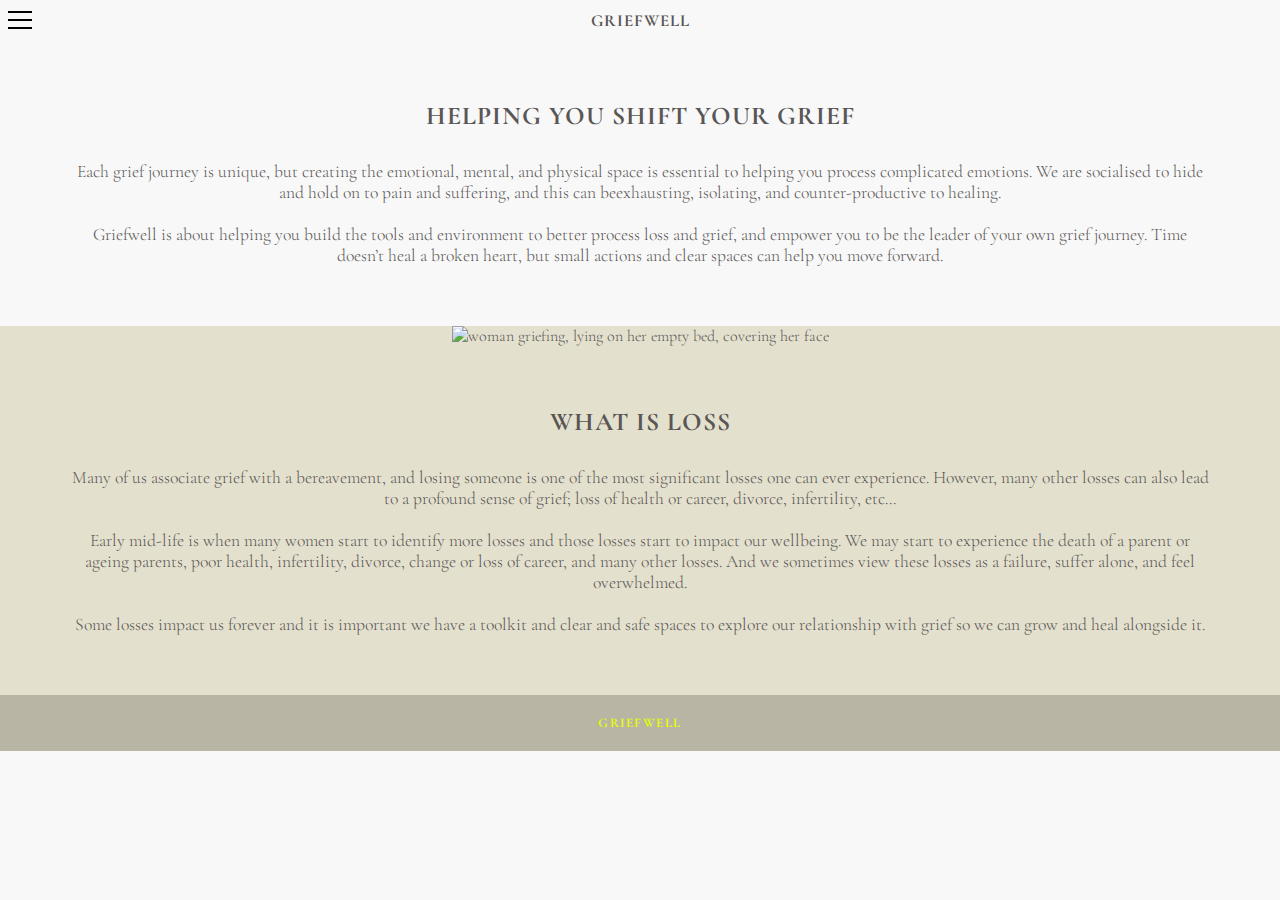
==== index.html @ 77a798c6 "removed padding from #home-pic-1" ====
<!DOCTYPE html>
<html lang="en">

<heaowd>
    <meta charset="UTF-8">
    <meta name="viewport" content="width=device-width, initial-scale=1.0">

    <!-- Meta tags for search engines -->
    <meta name="description" content="HELPING YOU SHIFT YOUR GRIEF. Each grief journey is unique, but creating the emotional, mental, and physical space is ​essential to helping you process complicated emotions.">
    <meta name="keywords" content="Griefwell, Griefwelllondon, grief, griefing, loss, Grief Recovery Specialist, Coach, Decluttering Coach, and Reiki Practitioner, London">

    <!-- Stylesheet -->
    <link rel="stylesheet" href="assets/css/style.css">

    <title>Griefwell London</title>
</head>
<body>

    <!-- Simulate a smartphone / tablet -->

    <!-- Semantic element: header -->
<header>
    <h2>Griefwell</h2>
    <input type="checkbox" class="toggler">
    <div class="hamburger">
        <div>
        </div>
    </div>
    <div class="menu">
        <div>
            <ul>
                <li><a href='index.html'>Home</a></li>
                <li><a href='about.html'>About</a></li>
                <li><a href='services.html'>Services</a></li>
                <li><a href='contact.html'>Contact</a></li>
            </ul>
        </div>
    </div>
</header>wo

<main>

    <!-- Home page - Section 1 -->

        <section class="home-bgcolor-1">
            <article id="home-pic-1">
                <img src="assets/images/page1-home/page1-home-section1/page1-home-section1-img1.png" 
                alt="Woman in an open field looking into the distance" width="100%">
            </article>
            
            <article id="home-article-1">
                <h3 id="home-h3-1">Helping you shift your grief</h3> 
                <p>
                    Each grief journey is unique, but creating the emotional, mental, and physical space is ​essential to helping 
                    you process complicated emotions. We are socialised to hide and hold on to pain and suffering, and this can be
                    ​exhausting, isolating, and counter-productive to healing. <br>
                    <br>
                    Griefwell is about ​helping you build the tools and 
                    environment to better process loss and grief, ​and empower you to be the leader of your own grief journey.
                    Time doesn’t heal a broken heart, but small actions and clear spaces can help ​you move forward.
                </p>
            </article>
        </section>
    
    <!-- Home page - Section 2 -->

        <section class="home-bgcolor-2">
            <article id="home-pic-2">
                <img src="assets/images/page1-home/page1-home-section2/page1-home-section2-img1.png"
                alt="woman griefing, lying on her empty bed, covering her face" width="100%">
            </article>
            
            <article id="home-article-2">
                <h3 id="home-h3-2">What is loss</h3>     
                <p> Many of us associate grief with a bereavement, and losing someone is one of the most ​significant losses one can 
                    ever experience. However, many other losses can also lead to a ​profound sense of grief; loss of health or career, 
                    divorce, infertility, etc... <br>
                    <br>
                    Early mid-life is when many women start to identify more losses and those losses start ​to impact our wellbeing. 
                    We may start to experience the death of a parent or ageing ​parents, poor health, infertility, divorce, change or 
                    loss of career, and many other losses. ​And we sometimes view these losses as a failure, suffer alone, and feel 
                    overwhelmed. <br>
                    <br>
                    Some losses impact us forever and it is important we have a toolkit and clear and safe ​spaces to explore our 
                    relationship with grief so we can grow and heal alongside it. <br>
                </p>
            </article>
        </section>

    <!-- Semantic element: footer -->

    <footer >
        <h3>Griefwell</h3>
    </footer>
</main>

</body>
</main>
---- assets/css/style.css ----
/* Google fonts import */

@import url('https://fonts.googleapis.com/css2?family=Cormorant+Garamond:ital,wght@0,300;0,400;0,500;0,600;0,700;1,300;1,400;1,500;1,600;1,700&display=swap');

/* Asterix wildcard selector to override default styles added by the browser */
*{
  margin: 0;
  padding: 0;
  box-sizing: border-box;
}

body {
  font-family: "Cormorant Garamond", serif;
  font-weight: 300;
  font-style: normal;
  color: #595654;
  background-color: #f8f8f8;
  height: 100vh;
/* width: 100vw; */
}

.toggler {
  /* ALWAYS KEEPING THE TOGGLER OR THE CHECKBOX ON TOP OF EVERYTHING :  */
  z-index: 2;
  position: absolute;
  top: 0;
  left: 0;
  height: 50px;
  width: 50px;
  cursor: pointer;
  opacity: 0;
}

.hamburger {
  position: absolute; 
  top: 0;
  left: 0;
  height: 40px;
  width: 40px;
/* padding: 0.6rem; */

/* FOR DISPLAYING EVERY ELEMENT IN THE CENTER : */

  display: flex;
  align-items: center;
  justify-content: center;
}

/* CREATING THE MIDDLE LINE OF THE HAMBURGER : */

.hamburger > div {
  position: relative;
  top: 0;
  left: 0;
  background: rgb(0, 0, 0);
  height: 2px;
  width: 60%;
  transition: all 0.4s ease;
}

/* CREATING THE TOP AND BOTTOM LINES : 
TOP AT -10PX ABOVE THE MIDDLE ONE AND BOTTOM ONE IS 10PX BELOW THE MIDDLE: */

.hamburger > div::before,
.hamburger > div::after {
  content: "";
  position: absolute;
  top: -8px;
  background: rgb(0, 0, 0);
  width: 100%;
  height: 2px;
  transition: all 0.4s ease;
}

.hamburger > div::before {
  left: 0;
}

.hamburger > div::after {
  left: 0;
  top: 8px;
}

/* IF THE TOGGLER IS IN ITS CHECKED STATE, THEN SETTING THE BACKGROUND OF THE MIDDLE LAYER TO COMPLETE BLACK AND OPAQUE :  */

.toggler:checked + .hamburger > div {
  background: rgba(0, 0, 0, 0);
}

.toggler:checked + .hamburger > div::before {
  top: 0;
  transform: rotate(45deg);
  background: black;
}

/* AND ROTATING THE TOP AND BOTTOM LINES :  */

.toggler:checked + .hamburger > div::after {
  top: 0;
  transform: rotate(135deg);
  background: black;
}

/* MAIN MENU WITH THE WHITE BACKGROUND AND THE TEXT :  */

.menu {
  z-index: 1;
  position: absolute;
  background: #f8f8f8;
  opacity: 100%;
  height: 100vh;
  top: 40px;

/* APPLYING TRANSITION TO THE MENU :  */

  transition: all 0.4s ease;
}

/* IF THE TOGGLER IS CHECKED, THEN INCREASE THE WIDTH OF THE MENU TO 50% , CREATING A SMOOTH EFFECT :  */

.toggler:checked ~ .menu {
  width: 70%;
}

/* STYLING THE LIST :  */

.menu > div > ul {
  display: flex;
  flex-direction: column;
  position: fixed;
  top: 50px;
  padding-left: 20px;

/* HIDDEN INITIALLY  :  */

  visibility: hidden;
}

.menu > div > ul > li {
  list-style: none;
  padding: 0.5rem;
}

.menu > div > ul > li > a {
  color: black;
  text-decoration: none;
  font-size: 1rem;
  font-family: "Cormorant Garamond", serif;
  font-weight: 300;
  font-style: normal;
}

/* WHEN THE TOGGLER IS CHECKED, CHANGE THE VISIBILITY TO VISIBLE :  */

.toggler:checked ~ .menu > div > ul {
  transition: visibility 0.4s ease;
  transition-delay: 0.1s;
  visibility: visible;
}

.toggler:checked ~ .menu > div > ul > li > a:hover {
  color: rgb(0, 0, 0);
}

/* Griefwell Logo */

header {
  display: grid;
  position: fixed;
  top: 0;
  left: 0;
  justify-content: center;
  align-items: center;
  width: 100%;
  height: 40px;
  background-color: #f8f8f8;
  cursor: pointer;
  font-family: "Cormorant Garamond", serif;
  font-weight: 500;
  font-style: normal;
  font-size: 0.7rem;
  text-transform: uppercase;
  letter-spacing: 1px;
}

/* HOME page - Section 1 */

/* Image 1 */

.home-bgcolor-1 {
  display: block;
  background-color: #f8f8f8;
}

#home-pic-1 {
  display: block;
  width: 100%;
  text-align: center;
  background-repeat: no-repeat;
}

#home-h3-1 {
  padding-bottom: 30px;
  font-size: 1.6rem;
  letter-spacing: 1px;
  display: flex;
  justify-content: center;
  text-transform: uppercase;
}

#home-article-1 {
  padding: 60px 70px;
  font-size: 1.1rem;
  justify-content: center;
  text-align: center;
}

/*  HOME page - Section 2 */

/* Image 2 */

#home-pic-2 {
  display: block;
  width: 100%;
  text-align: center;
  background-repeat: no-repeat;
}

.home-bgcolor-2 {
  display: block;
  background-color: #e4e0ce;
}

#home-h3-2 {
  padding-bottom: 30px;
  font-size: 1.6rem;
  letter-spacing: 1px;
  display: flex;
  justify-content: center;
  text-transform: uppercase;
}

#home-article-2 {
  padding: 60px 70px;
  font-size: 1.1rem;
  justify-content: center;
  text-align: center;
}

/* ABOUT page - Section 1 */

.about-bgcolor-1 {
  display: block;
  background-color: #a9b1a8;
}

about-h3-1 {
  padding-bottom: 30px;
  font-size: 1.6rem;
  letter-spacing: 1px;
  display: flex;
  justify-content: center;
  text-transform: uppercase;
}

#about-article-1 {
  padding: 60px 80px;
  font-size: 1.1rem;
  justify-content: center;
  text-align: center;
}

/* Footer */

footer {
  font-size: 0.7rem;
  letter-spacing: 0.3px;
  width: 100%;
  text-align: center;
  text-transform: uppercase;
  letter-spacing: 1.5px;
  background-color: #b9b5a4;
  color: #e5ff00;
  margin: 0px;
  padding: 20px;
}

/* ------------------------------------------------------------------------*/

/* Media query: mobile and larger (425px and up) */
@media screen and (min-width: 425px) {
}

/* Media query: tablets and larger (768px and up) */
@media screen and (min-width: 768px) {
}

/* Large devices (laptops and desktops, 992px and up) */
@media screen and (min-width: 992px) {
}

/* Largest devices (laptops and desktops, 1200px and up) */

@media screen and (min-width: 1200px) {
}
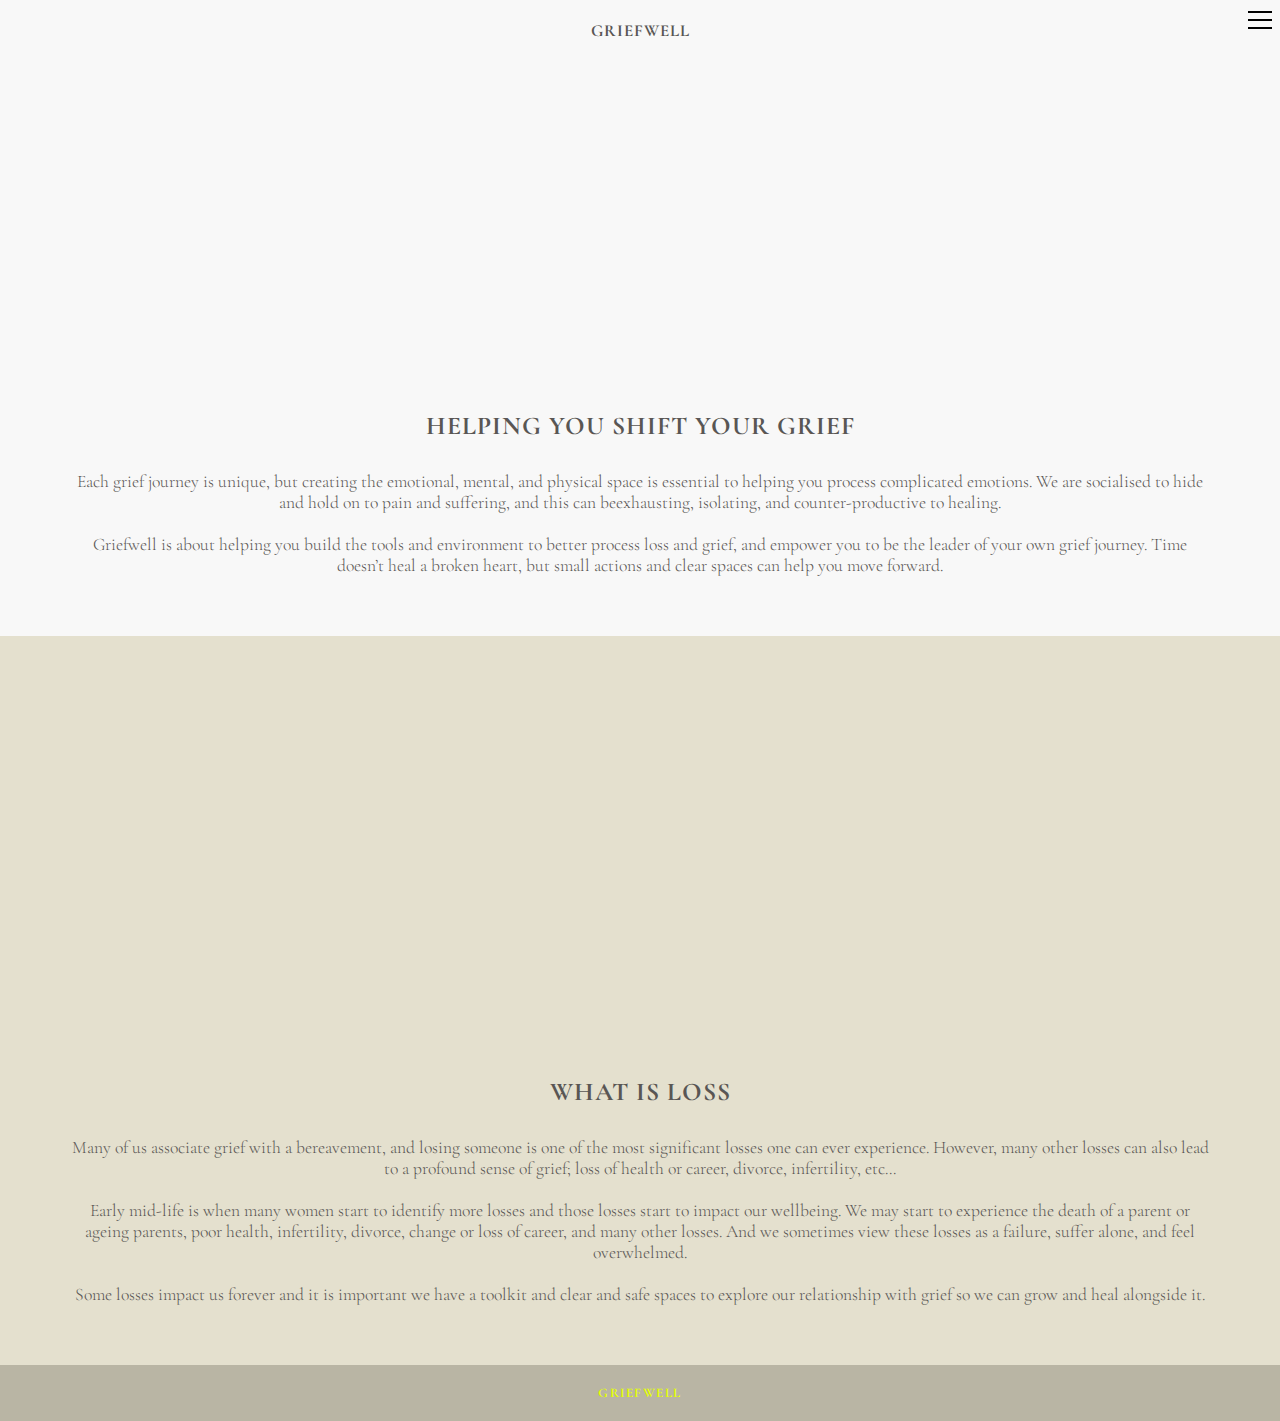
==== commit 87c0c6a5: "updated html and css with image crop for mobile view" ====
--- a/index.html
+++ b/index.html
@@ -36,7 +36,7 @@
             </ul>
         </div>
     </div>
-</header>wo
+</header>
 
 <main>
 
@@ -44,8 +44,6 @@
 
         <section class="home-bgcolor-1">
             <article id="home-pic-1">
-                <img src="assets/images/page1-home/page1-home-section1/page1-home-section1-img1.png" 
-                alt="Woman in an open field looking into the distance" width="100%">
             </article>
             
             <article id="home-article-1">
@@ -66,8 +64,6 @@
 
         <section class="home-bgcolor-2">
             <article id="home-pic-2">
-                <img src="assets/images/page1-home/page1-home-section2/page1-home-section2-img1.png"
-                alt="woman griefing, lying on her empty bed, covering her face" width="100%">
             </article>
             
             <article id="home-article-2">
--- a/assets/css/style.css
+++ b/assets/css/style.css
@@ -24,7 +24,7 @@
   z-index: 2;
   position: absolute;
   top: 0;
-  left: 0;
+  right: 0;
   height: 50px;
   width: 50px;
   cursor: pointer;
@@ -34,7 +34,7 @@
 .hamburger {
   position: absolute; 
   top: 0;
-  left: 0;
+  right: 0;
   height: 40px;
   width: 40px;
 /* padding: 0.6rem; */
@@ -51,7 +51,7 @@
 .hamburger > div {
   position: relative;
   top: 0;
-  left: 0;
+  right: 0;
   background: rgb(0, 0, 0);
   height: 2px;
   width: 60%;
@@ -73,11 +73,11 @@
 }
 
 .hamburger > div::before {
-  left: 0;
+  right: 0;
 }
 
 .hamburger > div::after {
-  left: 0;
+  right: 0;
   top: 8px;
 }
 
@@ -109,7 +109,7 @@
   background: #f8f8f8;
   opacity: 100%;
   height: 100vh;
-  top: 40px;
+  top: 60px;
 
 /* APPLYING TRANSITION TO THE MENU :  */
 
@@ -172,7 +172,7 @@
   justify-content: center;
   align-items: center;
   width: 100%;
-  height: 40px;
+  height: 60px;
   background-color: #f8f8f8;
   cursor: pointer;
   font-family: "Cormorant Garamond", serif;
@@ -193,10 +193,10 @@
 }
 
 #home-pic-1 {
-  display: block;
-  width: 100%;
-  text-align: center;
-  background-repeat: no-repeat;
+  height: 350px;
+  width: 100%;
+  background: url("../images/page1-home/page1-home-section1/page1-home-section1-img1.png")
+    no-repeat center center/cover;
 }
 
 #home-h3-1 {
@@ -220,10 +220,10 @@
 /* Image 2 */
 
 #home-pic-2 {
-  display: block;
-  width: 100%;
-  text-align: center;
-  background-repeat: no-repeat;
+  height: 380px;
+  width: 100%;
+  background: url("../images/page1-home/page1-home-section2/page1-home-section2-img1.png")
+    no-repeat center center/cover;
 }
 
 .home-bgcolor-2 {
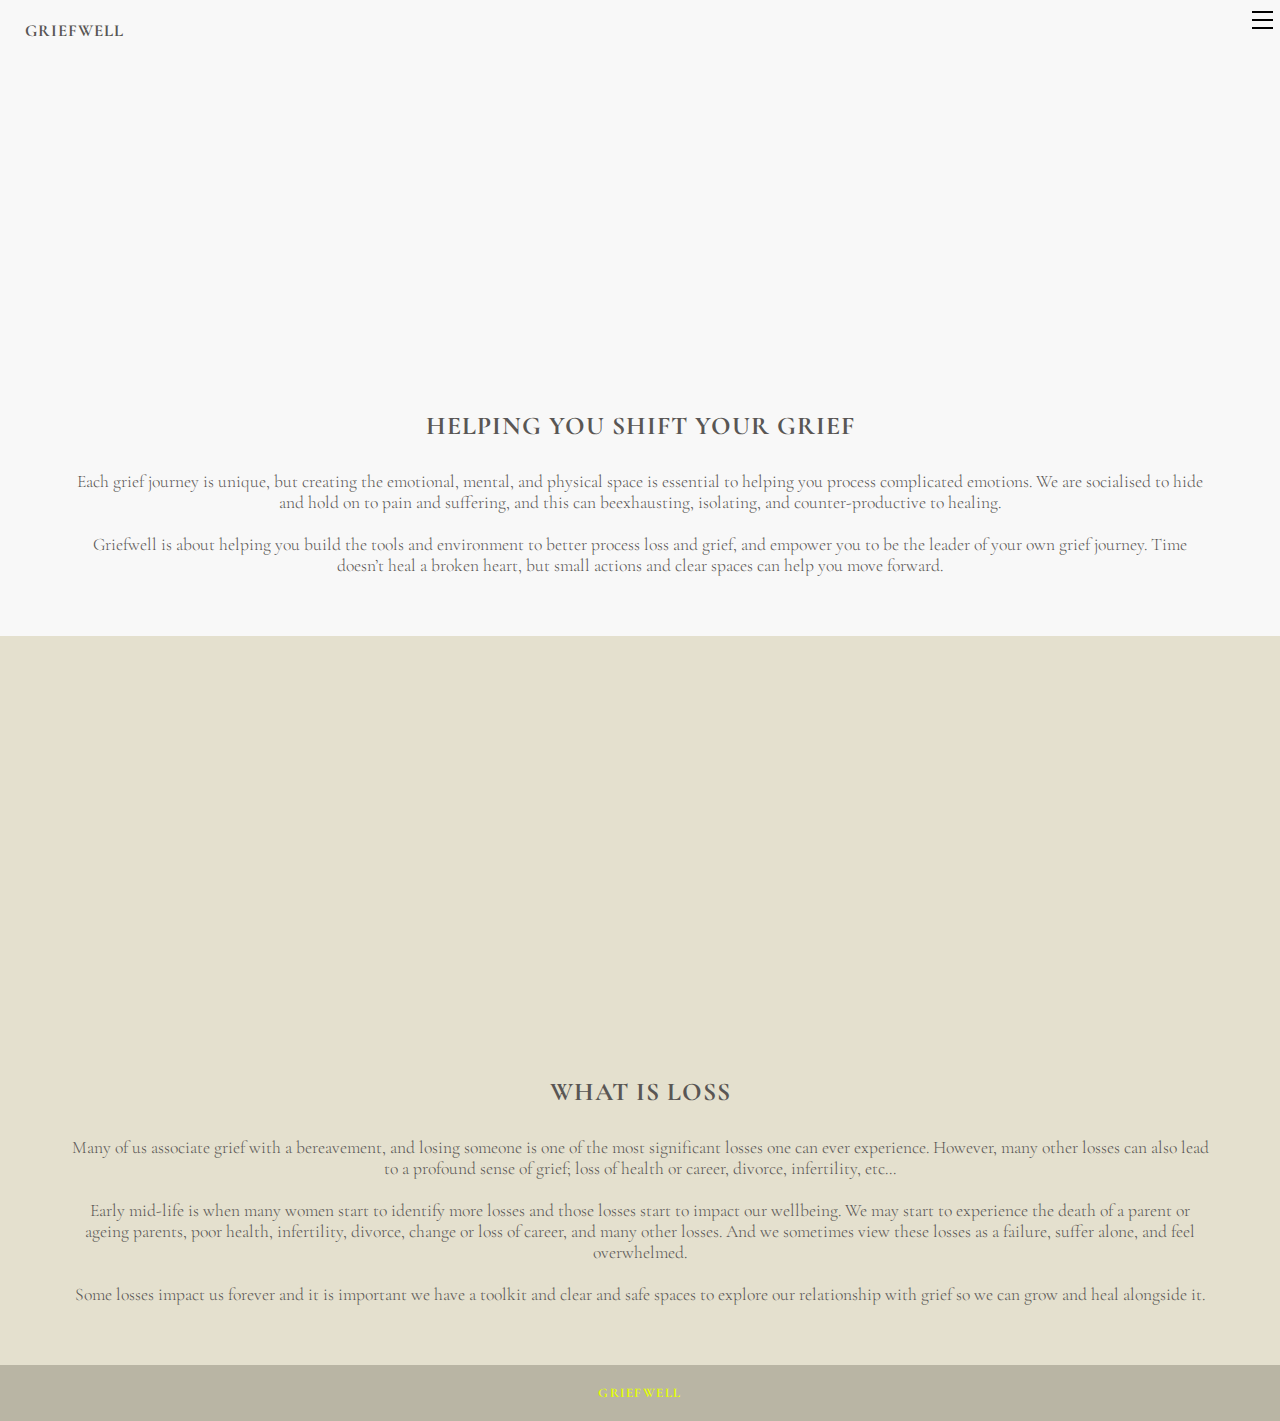
==== commit 458b5520: "css: updated menu to slide open" ====
--- a/index.html
+++ b/index.html
@@ -1,7 +1,7 @@
 <!DOCTYPE html>
 <html lang="en">
 
-<heaowd>
+<head>
     <meta charset="UTF-8">
     <meta name="viewport" content="width=device-width, initial-scale=1.0">
 
--- a/assets/css/style.css
+++ b/assets/css/style.css
@@ -25,8 +25,8 @@
   position: absolute;
   top: 0;
   right: 0;
-  height: 50px;
-  width: 50px;
+  height: 40px;
+  width: 35px;
   cursor: pointer;
   opacity: 0;
 }
@@ -36,7 +36,7 @@
   top: 0;
   right: 0;
   height: 40px;
-  width: 40px;
+  width: 35px;
 /* padding: 0.6rem; */
 
 /* FOR DISPLAYING EVERY ELEMENT IN THE CENTER : */
@@ -107,6 +107,7 @@
   z-index: 1;
   position: absolute;
   background: #f8f8f8;
+  width: 0%;
   opacity: 100%;
   height: 100vh;
   top: 60px;
@@ -128,7 +129,7 @@
   display: flex;
   flex-direction: column;
   position: fixed;
-  top: 50px;
+  top: 78px;
   padding-left: 20px;
 
 /* HIDDEN INITIALLY  :  */
@@ -169,8 +170,9 @@
   position: fixed;
   top: 0;
   left: 0;
-  justify-content: center;
+  justify-content:flex-start;
   align-items: center;
+  padding-left: 25px;
   width: 100%;
   height: 60px;
   background-color: #f8f8f8;
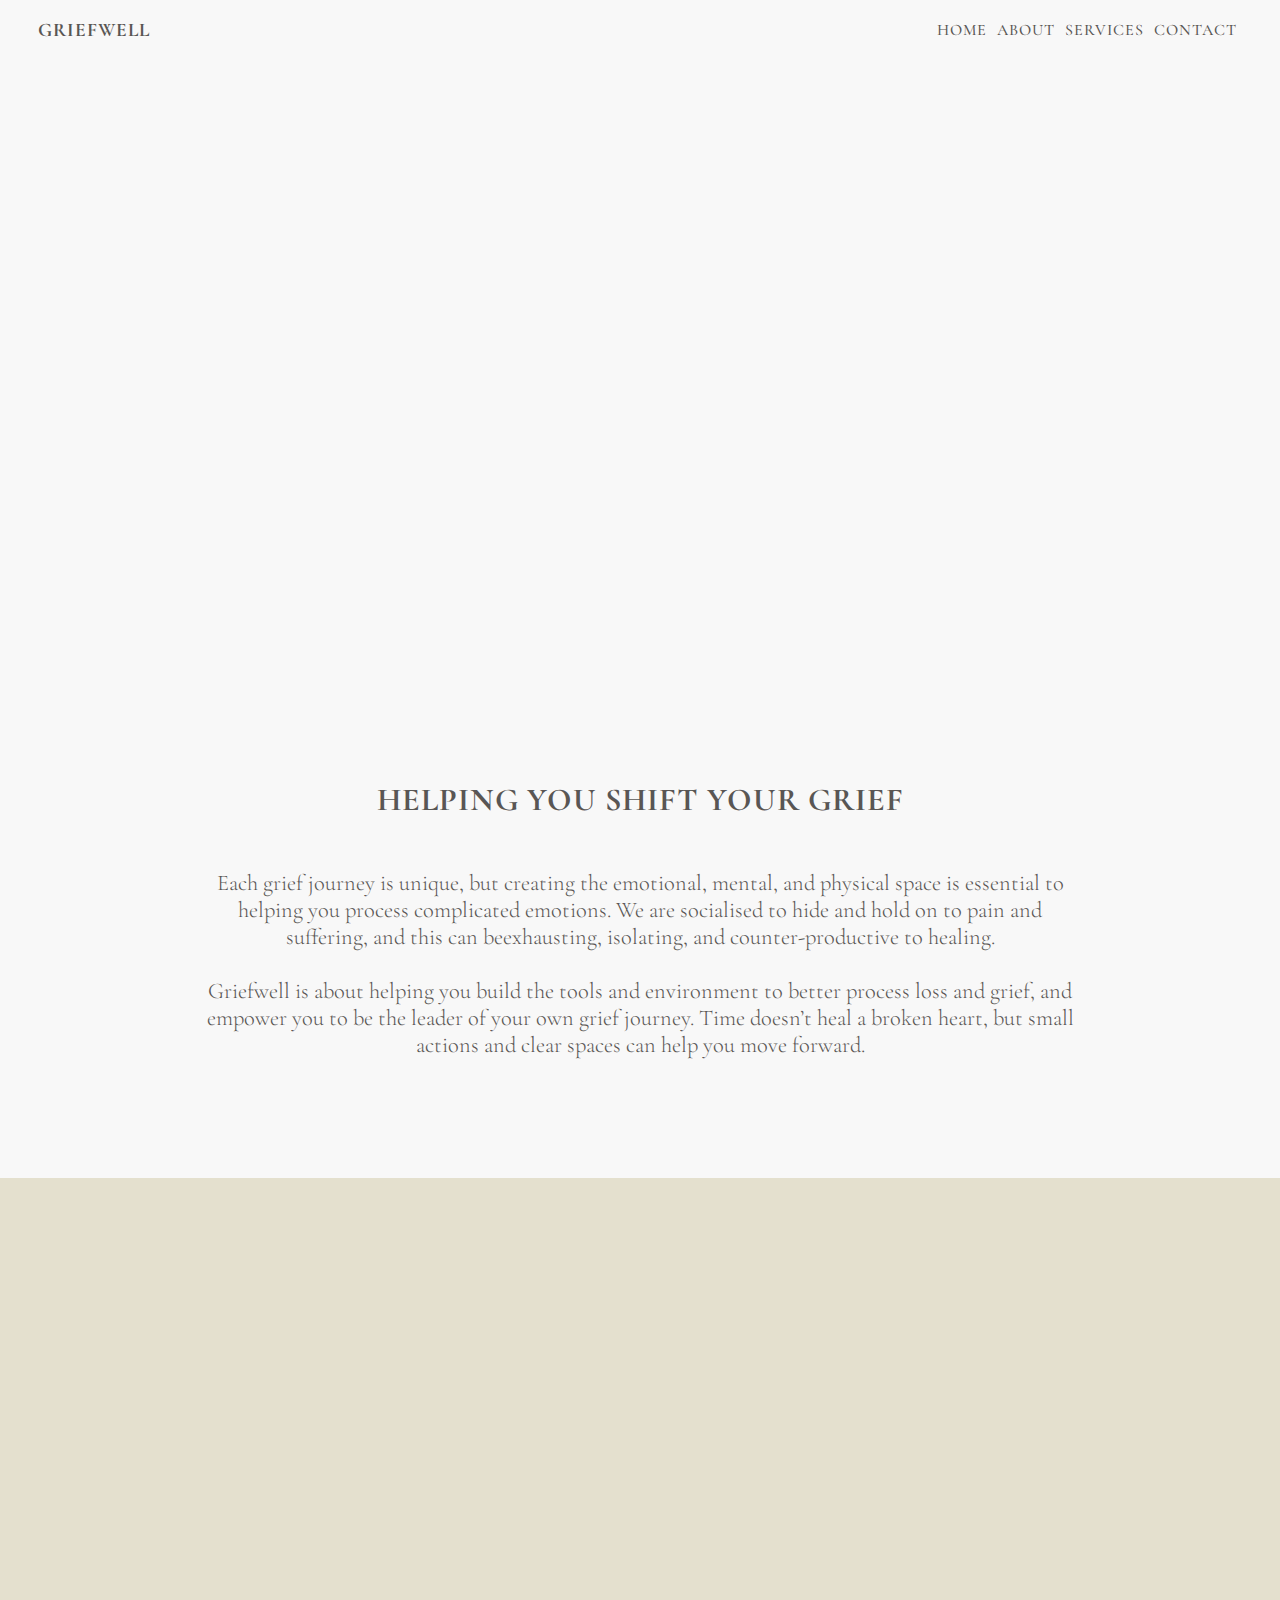
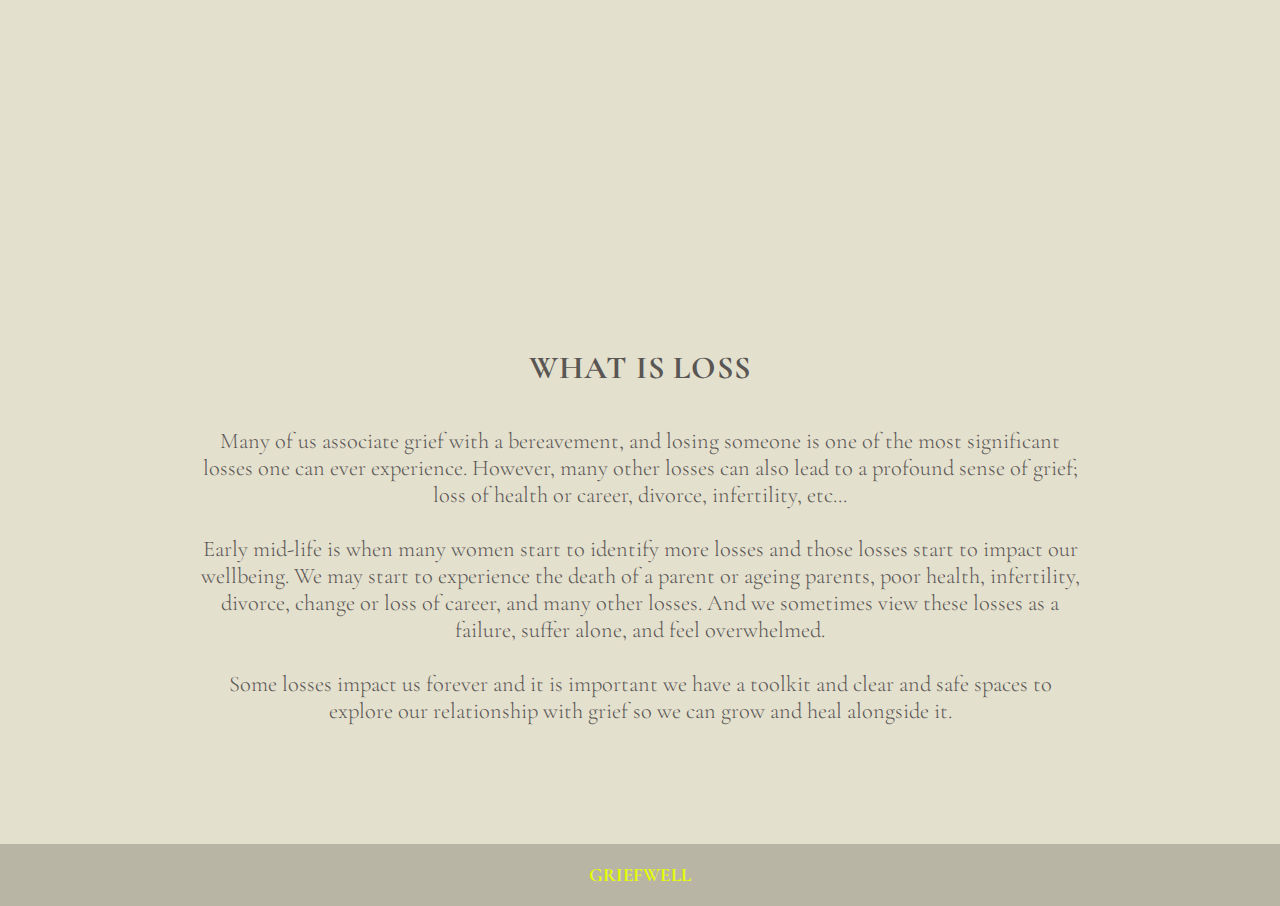
==== commit 3c9b63b4: "css: added media queries" ====
--- a/index.html
+++ b/index.html
@@ -29,10 +29,10 @@
     <div class="menu">
         <div>
             <ul>
-                <li><a href='index.html'>Home</a></li>
-                <li><a href='about.html'>About</a></li>
-                <li><a href='services.html'>Services</a></li>
-                <li><a href='contact.html'>Contact</a></li>
+                <li><a class="active" href='index.html'>Home</a></li>
+                <li><a class="active" href='about.html'>About</a></li>
+                <li><a class="active" href='services.html'>Services</a></li>
+                <li><a class="active" href='contact.html'>Contact</a></li>
             </ul>
         </div>
     </div>
--- a/assets/css/style.css
+++ b/assets/css/style.css
@@ -8,6 +8,8 @@
   padding: 0;
   box-sizing: border-box;
 }
+
+/* OVERALL STYLES */
 
 body {
   font-family: "Cormorant Garamond", serif;
@@ -19,149 +21,6 @@
 /* width: 100vw; */
 }
 
-.toggler {
-  /* ALWAYS KEEPING THE TOGGLER OR THE CHECKBOX ON TOP OF EVERYTHING :  */
-  z-index: 2;
-  position: absolute;
-  top: 0;
-  right: 0;
-  height: 40px;
-  width: 35px;
-  cursor: pointer;
-  opacity: 0;
-}
-
-.hamburger {
-  position: absolute; 
-  top: 0;
-  right: 0;
-  height: 40px;
-  width: 35px;
-/* padding: 0.6rem; */
-
-/* FOR DISPLAYING EVERY ELEMENT IN THE CENTER : */
-
-  display: flex;
-  align-items: center;
-  justify-content: center;
-}
-
-/* CREATING THE MIDDLE LINE OF THE HAMBURGER : */
-
-.hamburger > div {
-  position: relative;
-  top: 0;
-  right: 0;
-  background: rgb(0, 0, 0);
-  height: 2px;
-  width: 60%;
-  transition: all 0.4s ease;
-}
-
-/* CREATING THE TOP AND BOTTOM LINES : 
-TOP AT -10PX ABOVE THE MIDDLE ONE AND BOTTOM ONE IS 10PX BELOW THE MIDDLE: */
-
-.hamburger > div::before,
-.hamburger > div::after {
-  content: "";
-  position: absolute;
-  top: -8px;
-  background: rgb(0, 0, 0);
-  width: 100%;
-  height: 2px;
-  transition: all 0.4s ease;
-}
-
-.hamburger > div::before {
-  right: 0;
-}
-
-.hamburger > div::after {
-  right: 0;
-  top: 8px;
-}
-
-/* IF THE TOGGLER IS IN ITS CHECKED STATE, THEN SETTING THE BACKGROUND OF THE MIDDLE LAYER TO COMPLETE BLACK AND OPAQUE :  */
-
-.toggler:checked + .hamburger > div {
-  background: rgba(0, 0, 0, 0);
-}
-
-.toggler:checked + .hamburger > div::before {
-  top: 0;
-  transform: rotate(45deg);
-  background: black;
-}
-
-/* AND ROTATING THE TOP AND BOTTOM LINES :  */
-
-.toggler:checked + .hamburger > div::after {
-  top: 0;
-  transform: rotate(135deg);
-  background: black;
-}
-
-/* MAIN MENU WITH THE WHITE BACKGROUND AND THE TEXT :  */
-
-.menu {
-  z-index: 1;
-  position: absolute;
-  background: #f8f8f8;
-  width: 0%;
-  opacity: 100%;
-  height: 100vh;
-  top: 60px;
-
-/* APPLYING TRANSITION TO THE MENU :  */
-
-  transition: all 0.4s ease;
-}
-
-/* IF THE TOGGLER IS CHECKED, THEN INCREASE THE WIDTH OF THE MENU TO 50% , CREATING A SMOOTH EFFECT :  */
-
-.toggler:checked ~ .menu {
-  width: 70%;
-}
-
-/* STYLING THE LIST :  */
-
-.menu > div > ul {
-  display: flex;
-  flex-direction: column;
-  position: fixed;
-  top: 78px;
-  padding-left: 20px;
-
-/* HIDDEN INITIALLY  :  */
-
-  visibility: hidden;
-}
-
-.menu > div > ul > li {
-  list-style: none;
-  padding: 0.5rem;
-}
-
-.menu > div > ul > li > a {
-  color: black;
-  text-decoration: none;
-  font-size: 1rem;
-  font-family: "Cormorant Garamond", serif;
-  font-weight: 300;
-  font-style: normal;
-}
-
-/* WHEN THE TOGGLER IS CHECKED, CHANGE THE VISIBILITY TO VISIBLE :  */
-
-.toggler:checked ~ .menu > div > ul {
-  transition: visibility 0.4s ease;
-  transition-delay: 0.1s;
-  visibility: visible;
-}
-
-.toggler:checked ~ .menu > div > ul > li > a:hover {
-  color: rgb(0, 0, 0);
-}
 
 /* Griefwell Logo */
 
@@ -199,6 +58,7 @@
   width: 100%;
   background: url("../images/page1-home/page1-home-section1/page1-home-section1-img1.png")
     no-repeat center center/cover;
+  margin-top: 60px;
 }
 
 #home-h3-1 {
@@ -289,19 +149,310 @@
 
 /* ------------------------------------------------------------------------*/
 
-/* Media query: mobile and larger (425px and up) */
-@media screen and (min-width: 425px) {
-}
-
-/* Media query: tablets and larger (768px and up) */
+/* Media query: mobile and tablet up to (1023px) */
+
+@media screen and (max-width: 1023px) {
+
+  .toggler {
+  /* ALWAYS KEEPING THE TOGGLER OR THE CHECKBOX ON TOP OF EVERYTHING :  */
+  z-index: 2;
+  position: absolute;
+  top: 0;
+  right: 0;
+  height: 40px;
+  width: 35px;
+  cursor: pointer;
+  opacity: 0;
+}
+
+.hamburger {
+  position: absolute; 
+  top: 0;
+  right: 0;
+  height: 40px;
+  width: 35px;
+/* padding: 0.6rem; */
+
+/* FOR DISPLAYING EVERY ELEMENT IN THE CENTER : */
+
+  display: flex;
+  align-items: center;
+  justify-content: center;
+}
+
+/* CREATING THE MIDDLE LINE OF THE HAMBURGER : */
+
+.hamburger > div {
+  position: relative;
+  top: 0;
+  right: 0;
+  background: rgb(0, 0, 0);
+  height: 2px;
+  width: 60%;
+  transition: all 0.4s ease;
+}
+
+/* CREATING THE TOP AND BOTTOM LINES : 
+TOP AT -10PX ABOVE THE MIDDLE ONE AND BOTTOM ONE IS 10PX BELOW THE MIDDLE: */
+
+.hamburger > div::before,
+.hamburger > div::after {
+  content: "";
+  position: absolute;
+  top: -8px;
+  background: rgb(0, 0, 0);
+  width: 100%;
+  height: 2px;
+  transition: all 0.4s ease;
+}
+
+.hamburger > div::before {
+  right: 0;
+}
+
+.hamburger > div::after {
+  right: 0;
+  top: 8px;
+}
+
+/* IF THE TOGGLER IS IN ITS CHECKED STATE, THEN SETTING THE BACKGROUND OF THE MIDDLE LAYER TO COMPLETE BLACK AND OPAQUE :  */
+
+.toggler:checked + .hamburger > div {
+  background: rgba(0, 0, 0, 0);
+}
+
+.toggler:checked + .hamburger > div::before {
+  top: 0;
+  transform: rotate(45deg);
+  background: black;
+}
+
+/* AND ROTATING THE TOP AND BOTTOM LINES :  */
+
+.toggler:checked + .hamburger > div::after {
+  top: 0;
+  transform: rotate(135deg);
+  background: black;
+}
+
+/* MAIN MENU WITH THE WHITE BACKGROUND AND THE TEXT :  */
+
+.menu {
+  z-index: 1;
+  position: absolute;
+  background: #f8f8f8;
+  width: 0%;
+  opacity: 100%;
+  height: 100vh;
+  top: 60px;
+
+/* APPLYING TRANSITION TO THE MENU :  */
+
+  transition: all 0.4s ease;
+}
+
+/* IF THE TOGGLER IS CHECKED, THEN INCREASE THE WIDTH OF THE MENU TO 50% , CREATING A SMOOTH EFFECT :  */
+
+.toggler:checked ~ .menu {
+  width: 70%;
+}
+
+/* STYLING THE LIST :  */
+
+.menu > div > ul {
+  display: flex;
+  flex-direction: column;
+  position: fixed;
+  top: 78px;
+  padding-left: 20px;
+
+/* HIDDEN INITIALLY  :  */
+
+  visibility: hidden;
+}
+
+.menu > div > ul > li {
+  list-style: none;
+  padding: 0.5rem;
+}
+
+.menu > div > ul > li > a {
+  color: black;
+  text-decoration: none;
+  font-size: 1rem;
+  font-family: "Cormorant Garamond", serif;
+  font-weight: 300;
+  font-style: normal;
+}
+
+/* WHEN THE TOGGLER IS CHECKED, CHANGE THE VISIBILITY TO VISIBLE :  */
+
+.toggler:checked ~ .menu > div > ul {
+  transition: visibility 0.4s ease;
+  transition-delay: 0.1s;
+  visibility: visible;
+}
+
+.toggler:checked ~ .menu > div > ul > li > a:hover {
+  color: rgb(0, 0, 0);
+}
+
+}
+
+/* ------------------------------------------------------------------------*/
+
+/* Large devices (laptops and desktops, 768px and up) */
+
 @media screen and (min-width: 768px) {
-}
-
-/* Large devices (laptops and desktops, 992px and up) */
-@media screen and (min-width: 992px) {
-}
-
-/* Largest devices (laptops and desktops, 1200px and up) */
-
-@media screen and (min-width: 1200px) {
-}
+
+  #home-pic-1 {
+  height: 600px;
+  margin-top: 60px;
+  }
+
+  #home-pic-2 {
+  height: 650px;
+  object-position;
+  }
+
+  #home-h3-1 {
+  padding-bottom: 50px;
+  font-size: 2rem;
+  }
+
+  #home-article-1 {
+  padding: 120px 140px;
+  font-size: 1.4rem;
+  }
+
+  #home-h3-2 {
+  padding-bottom: 40px;
+  font-size: 2rem;
+  }
+
+  #home-article-2 {
+  padding: 120px 140px;
+  font-size: 1.4rem;
+  }
+}
+
+/* ------------------------------------------------------------------------*/
+
+/* Large devices (laptops and desktops, 1024px and up) */
+
+@media screen and (min-width: 1024px) {
+
+  header {
+      display: flex;
+      justify-content: space-between;
+      align-items: center;
+      top: 0;
+      width: 100%;
+      padding: 5px 3%;
+      font-weight: 500;
+      font-style: normal;
+      font-size: 0.8rem;
+  }
+  
+  input {
+    visibility: hidden;
+    opacity: 0;
+  }
+
+  ul {
+    float: right;
+  }
+
+  li {
+    list-style-type: none;
+    overflow: hidden;
+    float: left;
+  }
+
+  li a {
+    color: #595654;
+    font-size: 1rem;
+    text-align: center;
+    padding: 0 5px;
+    text-decoration: none;
+    list-style-type: none;
+  }
+
+  li a:hover {
+    color: #a9b1a8;
+  }
+
+  #home-pic-1 {
+  height: 600px;
+  margin-top: 60px;
+  }
+
+  #home-pic-2 {
+  height: 650px;
+  }
+
+  #home-h3-1 {
+  padding-bottom: 50px;
+  font-size: 2rem;
+  }
+
+  #home-article-1 {
+  padding: 120px 200px;
+  font-size: 1.4rem;
+  }
+
+  #home-h3-2 {
+  padding-bottom: 40px;
+  font-size: 2rem;
+  }
+
+  #home-article-2 {
+  padding: 120px 200px;
+  font-size: 1.4rem;
+  }
+
+  footer {
+  font-size: 1rem;
+  letter-spacing: 0.3px;
+  margin: 0px;
+  padding: 20px;
+}
+
+}
+
+/* ------------------------------------------------------------------------*/
+
+/* Large devices (laptops and desktops, 1440px and up) */
+
+@media screen and (min-width: 1440px) {
+
+  #home-pic-1 {
+  height: 900px;
+  margin-top: 60px;
+  }
+
+  #home-pic-2 {
+  height: 950px;
+  }
+
+  #home-h3-1 {
+  padding-bottom: 50px;
+  font-size: 2rem;
+  }
+
+  #home-article-1 {
+  padding: 180px 290px;
+  font-size: 1.6rem;
+  }
+
+  #home-h3-2 {
+  padding-bottom: 50px;
+  font-size: 2rem;
+  }
+
+  #home-article-2 {
+  padding: 180px 290px;
+  font-size: 1.6rem;
+  }
+
+}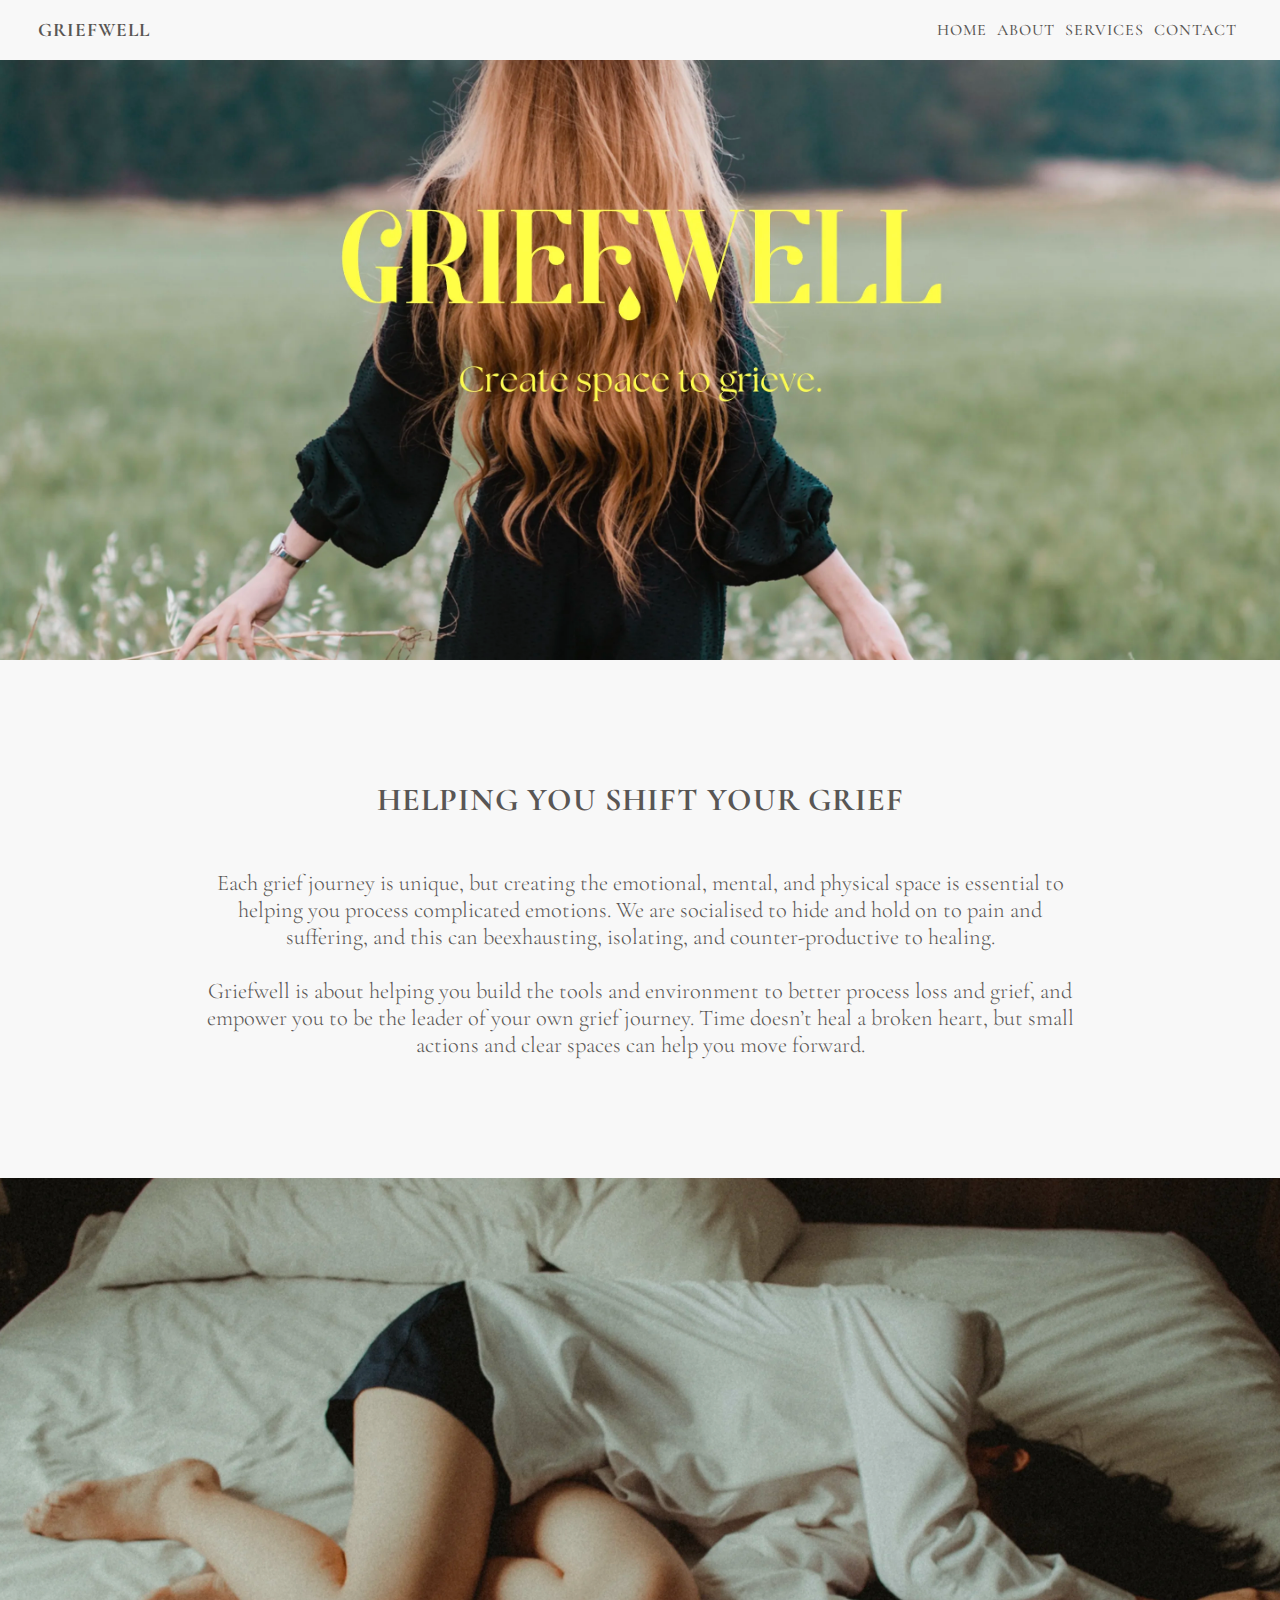
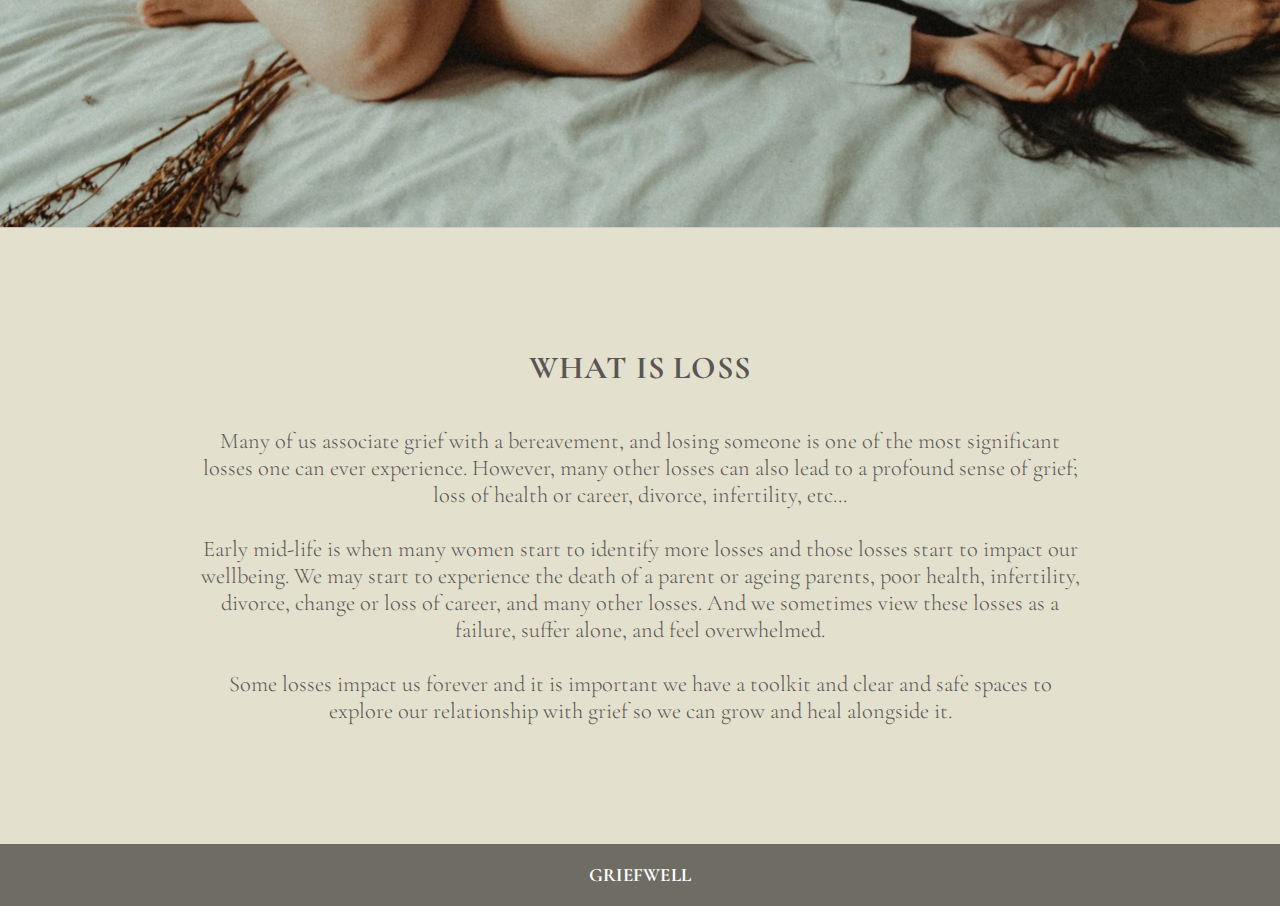
==== commit d9de137b: "Adjusted html and css following validation" ====
--- a/index.html
+++ b/index.html
@@ -6,6 +6,7 @@
     <meta name="viewport" content="width=device-width, initial-scale=1.0">
 
     <!-- Meta tags for search engines -->
+    <meta name="author" content="Clemence Huang">
     <meta name="description" content="HELPING YOU SHIFT YOUR GRIEF. Each grief journey is unique, but creating the emotional, mental, and physical space is ​essential to helping you process complicated emotions.">
     <meta name="keywords" content="Griefwell, Griefwelllondon, grief, griefing, loss, Grief Recovery Specialist, Coach, Decluttering Coach, and Reiki Practitioner, London">
 
@@ -17,8 +18,8 @@
 <body>
 
     <!-- Simulate a smartphone / tablet -->
+    <!-- Semantic element: header -->
 
-    <!-- Semantic element: header -->
 <header>
     <h2>Griefwell</h2>
     <input type="checkbox" class="toggler">
@@ -29,18 +30,20 @@
     <div class="menu">
         <div>
             <ul>
-                <li><a class="active" href='index.html'>Home</a></li>
-                <li><a class="active" href='about.html'>About</a></li>
-                <li><a class="active" href='services.html'>Services</a></li>
-                <li><a class="active" href='contact.html'>Contact</a></li>
+                <li><a href='index.html'>Home</a></li>
+                <li><a href='about.html'>About</a></li>
+                <li><a href='services.html'>Services</a></li>
+                <li><a href='contact.html'>Contact</a></li>
             </ul>
         </div>
     </div>
 </header>
 
+    <!-- Semantic element: main -->
+
 <main>
 
-    <!-- Home page - Section 1 -->
+    <!-- Home page - Semantic element: Section 1 -->
 
         <section class="home-bgcolor-1">
             <article id="home-pic-1">
@@ -60,7 +63,7 @@
             </article>
         </section>
     
-    <!-- Home page - Section 2 -->
+    <!-- Home page - Semantic element: Section 2 -->
 
         <section class="home-bgcolor-2">
             <article id="home-pic-2">
@@ -88,7 +91,8 @@
     <footer >
         <h3>Griefwell</h3>
     </footer>
+    
 </main>
 
 </body>
-</main>
+</main>--- a/assets/css/style.css
+++ b/assets/css/style.css
@@ -18,7 +18,6 @@
   color: #595654;
   background-color: #f8f8f8;
   height: 100vh;
-/* width: 100vw; */
 }
 
 
@@ -56,8 +55,8 @@
 #home-pic-1 {
   height: 350px;
   width: 100%;
-  background: url("../images/page1-home/page1-home-section1/page1-home-section1-img1.png")
-    no-repeat center center/cover;
+  background: url("../images/page1-home/page1-home-section1/page1-home-section1-img1.webp")
+              no-repeat center center/cover;
   margin-top: 60px;
 }
 
@@ -84,7 +83,7 @@
 #home-pic-2 {
   height: 380px;
   width: 100%;
-  background: url("../images/page1-home/page1-home-section2/page1-home-section2-img1.png")
+  background: url("../images/page1-home/page1-home-section2/page1-home-section2-img1.webp")
     no-repeat center center/cover;
 }
 
@@ -110,13 +109,25 @@
 }
 
 /* ABOUT page - Section 1 */
+/* REMOVE BIG GAP AT THE TOP OF FIRST IMAGE */
 
 .about-bgcolor-1 {
   display: block;
-  background-color: #a9b1a8;
-}
-
-about-h3-1 {
+  background-color: #cfd3cf;
+}
+
+/* ISSUE: IMAGE NOT SHOWING UP */
+#about-pic-1 {
+  display: block;
+  margin-left: auto;
+  margin-right: auto;
+  width: 50%;
+  background: url("../images/page2-about/page2-about-section1/page2-about-section1-img1.webp")
+    no-repeat center center/cover;
+}
+
+#about-h3-1 {
+  padding-top: 50px;
   padding-bottom: 30px;
   font-size: 1.6rem;
   letter-spacing: 1px;
@@ -131,6 +142,141 @@
   justify-content: center;
   text-align: center;
 }
+
+/* SERVICES page - Section 1 */
+
+/* Image 1 */
+
+.services-bgcolor-1 {
+  display: block;
+  background-color: #eeeeee;
+}
+
+#services-pic-1 {
+  height: 500px;
+  width: 100%;
+  background: url("../images/page3-services/page3-services-img1a.webp")
+    no-repeat center center/cover;
+  margin-top: 60px;
+}
+/* ISSUE: WHITE GAP APPEARS UNDERNEATH "Grief Recovery Work" + "REIKI ENERGY HEALING" SECTION */
+#services-h3-1 {
+  padding-bottom: 30px;
+  font-size: 1.6rem;
+  letter-spacing: 1px;
+  display: flex;
+  justify-content: center;
+  text-transform: uppercase;
+}
+
+#services-article-1 {
+  padding: 60px 70px;
+  font-size: 1.1rem;
+  justify-content: center;
+  text-align: center;
+}
+
+/* Image 2 */
+
+.services-bgcolor-2 {
+  display: block;
+  background-color: #f3eee5;
+}
+
+#services-pic-2 {
+  height: 500px;
+  width: 100%;
+  background: url("../images/page3-services/page3-services-img2a.webp")
+    no-repeat center center/cover;
+  margin-top: 60px;
+}
+
+#services-h3-2 {
+  padding-bottom: 30px;
+  font-size: 1.6rem;
+  letter-spacing: 1px;
+  display: flex;
+  justify-content: center;
+  text-transform: uppercase;
+}
+
+#services-article-2 {
+  padding: 60px 70px;
+  font-size: 1.1rem;
+  justify-content: center;
+  text-align: center;
+}
+
+/* Image 3 */
+
+.services-bgcolor-3 {
+  display: block;
+  background-color: #fcf4ec;
+}
+
+#services-pic-3 {
+  height: 500px;
+  width: 100%;
+  background: url("../images/page3-services/page3-services-img2b.webp")
+    no-repeat center center/cover;
+  margin-top: 60px;
+}
+
+#services-h3-3 {
+  padding-bottom: 30px;
+  font-size: 1.6rem;
+  letter-spacing: 1px;
+  display: flex;
+  justify-content: center;
+  text-transform: uppercase;
+}
+
+#services-article-3 {
+  padding: 60px 70px;
+  font-size: 1.1rem;
+  justify-content: center;
+  text-align: center;
+}
+
+
+/* CONTACT page - Section 1 */
+
+/* Image 1 */
+/* ISSUE" NEED TO FIX FOOTER TO STICK TO THE BOTTOM */
+
+.contact-bgcolor-1 {
+  display: block;
+  background-color: #f7eddb;
+}
+
+#page4-contact-img1 {
+  height: 400px;
+  width: 100%;
+  background: url("../images/page4-contact/page4-contact-img1.webp")
+    no-repeat center center/cover;
+  margin-top: 60px;
+}
+
+#contact-h3-1 {
+  padding-bottom: 30px;
+  font-size: 1.6rem;
+  letter-spacing: 1px;
+  display: flex;
+  justify-content: center;
+  text-transform: uppercase;
+}
+
+.links {
+  color: #595654;
+}
+
+#contact-article-1 {
+  padding: 60px 70px;
+  font-size: 1.1rem;
+  justify-content: center;
+  text-align: center;
+}
+
 
 /* Footer */
 
@@ -141,8 +287,8 @@
   text-align: center;
   text-transform: uppercase;
   letter-spacing: 1.5px;
-  background-color: #b9b5a4;
-  color: #e5ff00;
+  background-color: #6f6d63;
+  color: #ffffff;
   margin: 0px;
   padding: 20px;
 }
@@ -215,7 +361,7 @@
   top: 8px;
 }
 
-/* IF THE TOGGLER IS IN ITS CHECKED STATE, THEN SETTING THE BACKGROUND OF THE MIDDLE LAYER TO COMPLETE BLACK AND OPAQUE :  */
+/* IF THE TOGGLER IS IN ITS CHECKED STATE, THEN SETTING THE BACKGROUND OF THE MIDDLE LAYER TO COMPLETE BLACK AND OPAQUE : */
 
 .toggler:checked + .hamburger > div {
   background: rgba(0, 0, 0, 0);
@@ -303,7 +449,10 @@
 
 /* Large devices (laptops and desktops, 768px and up) */
 
+
 @media screen and (min-width: 768px) {
+
+  /* HOME */
 
   #home-pic-1 {
   height: 600px;
@@ -312,7 +461,6 @@
 
   #home-pic-2 {
   height: 650px;
-  object-position;
   }
 
   #home-h3-1 {
@@ -334,6 +482,87 @@
   padding: 120px 140px;
   font-size: 1.4rem;
   }
+
+  /* ABOUT */
+
+  #about-pic-1 {
+  height: 600px;
+  margin-top: 60px;
+  }
+
+  #about-h3-1 {
+  padding-bottom: 50px;
+  font-size: 2rem;
+  }
+
+  #about-article-1 {
+  padding: 120px 140px;
+  font-size: 1.4rem;
+  }
+
+  /* SERVICES */
+
+  #services-pic-1 {
+  height: 600px;
+  margin-top: 60px;
+  }
+
+  #services-pic-2 {
+  height: 650px;
+  }
+
+  #services-pic-3 {
+  height: 650px;
+  object-position;
+  }
+
+  #services-h3-1 {
+  padding-bottom: 50px;
+  font-size: 2rem;
+  }
+
+  #services-article-1 {
+  padding: 120px 140px;
+  font-size: 1.4rem;
+  }
+
+  #services-h3-2 {
+  padding-bottom: 40px;
+  font-size: 2rem;
+  }
+
+  #services-article-2 {
+  padding: 120px 140px;
+  font-size: 1.4rem;
+  }
+
+  #services-h3-3 {
+  padding-bottom: 40px;
+  font-size: 2rem;
+  }
+
+  #services-article-3 {
+  padding: 120px 140px;
+  font-size: 1.4rem;
+  }
+
+  /* CONTACT */
+
+  #page4-contact-img1 {
+  height: 600px;
+  margin-top: 60px;
+  }
+
+  #contact-h3-1 {
+  padding-bottom: 50px;
+  font-size: 2rem;
+  }
+
+  #contact-article-1 {
+  padding: 120px 140px;
+  font-size: 1.4rem;
+  }
+
 }
 
 /* ------------------------------------------------------------------------*/
@@ -382,6 +611,8 @@
     color: #a9b1a8;
   }
 
+  /* HOME */
+
   #home-pic-1 {
   height: 600px;
   margin-top: 60px;
@@ -418,6 +649,85 @@
   padding: 20px;
 }
 
+  /* ABOUT */
+
+  #about-pic-1 {
+  height: 600px;
+  margin-top: 60px;
+  }
+
+  #about-h3-1 {
+  padding-bottom: 50px;
+  font-size: 2rem;
+  }
+
+  #about-article-1 {
+  padding: 120px 200px;
+  font-size: 1.4rem;
+  }
+
+  /* SERVICES */
+
+  #services-pic-1 {
+  height: 600px;
+  margin-top: 60px;
+  }
+
+  #services-pic-2 {
+  height: 650px;
+  }
+
+  #services-pic-3 {
+  height: 650px;
+  }
+
+  #services-h3-1 {
+  padding-bottom: 50px;
+  font-size: 2rem;
+  }
+
+  #services-article-1 {
+  padding: 120px 200px;
+  font-size: 1.4rem;
+  }
+
+  #services-h3-2 {
+  padding-bottom: 50px;
+  font-size: 2rem;
+  }
+
+  #services-article-2 {
+  padding: 120px 200px;
+  font-size: 1.4rem;
+  }
+
+  #services-h3-3 {
+  padding-bottom: 50px;
+  font-size: 2rem;
+  }
+
+  #services-article-3 {
+  padding: 120px 200px;
+  font-size: 1.4rem;
+  }
+
+  /* CONTACT */
+
+  #page4-contact-img1 {
+  height: 600px;
+  margin-top: 60px;
+  }
+
+  #contact-h3-1 {
+  padding-bottom: 50px;
+  font-size: 2rem;
+  }
+
+  #contact-article-1 {
+  padding: 120px 140px;
+  font-size: 1.4rem;
+  }
+
 }
 
 /* ------------------------------------------------------------------------*/
@@ -425,6 +735,8 @@
 /* Large devices (laptops and desktops, 1440px and up) */
 
 @media screen and (min-width: 1440px) {
+
+  /* HOME */
 
   #home-pic-1 {
   height: 900px;
@@ -455,4 +767,83 @@
   font-size: 1.6rem;
   }
 
+  /* ABOUT */
+
+  #about-pic-1 {
+  height: 900px;
+  margin-top: 60px;
+  }
+
+  #about-h3-1 {
+  padding-bottom: 50px;
+  font-size: 2rem;
+  }
+
+  #about-article-1 {
+  padding: 120px 200px;
+  font-size: 1.6rem;
+  }
+
+  /* SERVICES */
+
+  #services-pic-1 {
+  height: 900px;
+  margin-top: 60px;
+  }
+
+  #services-pic-2 {
+  height: 900px;
+  }
+
+  #services-pic-3 {
+  height: 900px;
+  }
+
+  #services-h3-1 {
+  padding-bottom: 50px;
+  font-size: 2rem;
+  }
+
+  #services-article-1 {
+  padding: 180px 290px;
+  font-size: 1.6rem;
+  }
+
+  #services-h3-2 {
+  padding-bottom: 50px;
+  font-size: 2rem;
+  }
+
+  #services-article-2 {
+  padding: 180px 290px;
+  font-size: 1.6rem;
+  }
+
+  #services-h3-3 {
+  padding-bottom: 50px;
+  font-size: 2rem;
+  }
+
+  #services-article-3 {
+  padding: 180px 290px;
+  font-size: 1.6rem;
+  }
+
+  /* CONTACT */
+
+  #page4-contact-img1 {
+  height: 600px;
+  margin-top: 60px;
+  }
+
+  #contact-h3-1 {
+  padding-bottom: 50px;
+  font-size: 2rem;
+  }
+
+  #contact-article-1 {
+  padding: 180px 290px;
+  font-size: 1.6rem;
+  }
+
 }